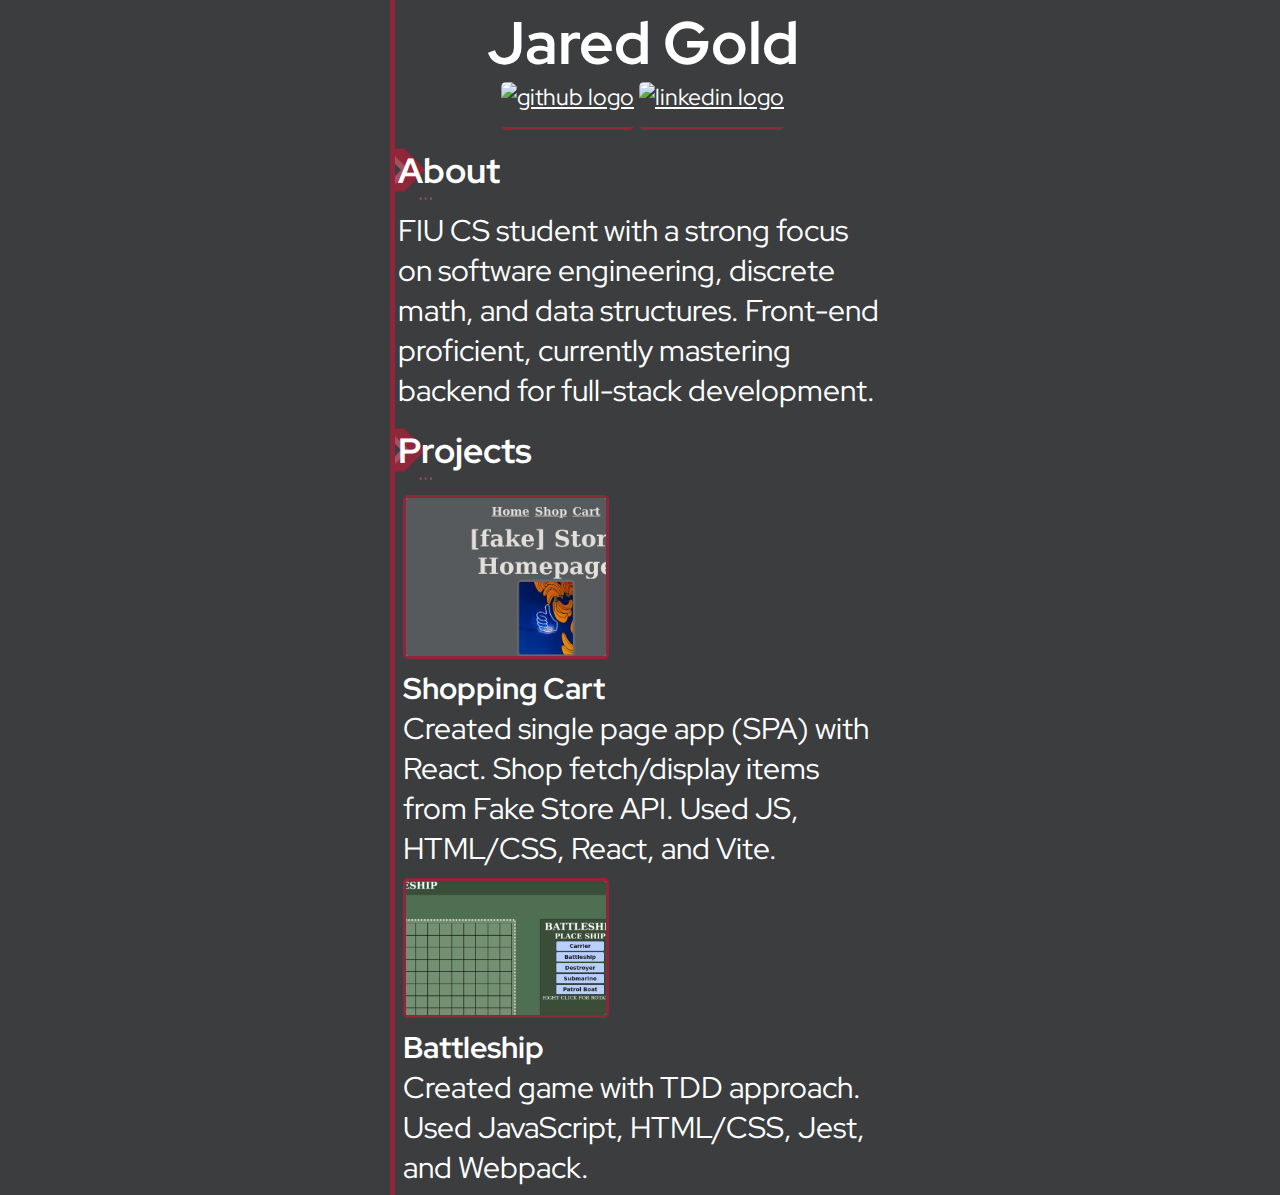
==== index.html @ dcd3e9f4 "upload favicon icon, remove skill section" ====
<!DOCTYPE html>
<html lang="en">
  <head>
    <meta charset="UTF-8" />
    <meta name="viewport" content="width=device-width, initial-scale=1.0" />
    <link
      rel="stylesheet"
      type="text/css"
      href="http://fonts.googleapis.com/css?family=Red+Hat+Display"
    />
    <link rel="stylesheet" href="style.css" />
    <link
      rel="stylesheet"
      href="https://cdn.jsdelivr.net/gh/devicons/devicon@v2.15.1/devicon.min.css"
    />
    <link type="image/png" sizes="96x96" rel="icon" href="images/board.pdf">
    <title>Jared Gold</title>
  </head>
  <body>
    <div class="container">
      <div class="header-container">
        <h1 id="about">Jared Gold</h1>
        <div class="link-container">
          <div class="link-box">
            <a href="http://www.github.com/goldjared">
              <img
                class="icon"
                src="https://cdn.jsdelivr.net/gh/devicons/devicon/icons/github/github-original.svg"
                alt="github logo"
              />
              </a
            >
          </div>

          <div class="link-box">
            <a href="http://www.linkedin.com/in/goldjared">
              <img
                class="icon"
                src="https://cdn.jsdelivr.net/gh/devicons/devicon/icons/linkedin/linkedin-original.svg"
                alt="linkedin logo"
              />
              </a
            >
          </div>
        </div>
      </div>
      <div class="header-img-wrapper">
        <img src="/images/right-arrow.png" alt="" srcset="" width="60rem">
        <h3>About</h3>
      </div>
<p>FIU CS student with a strong focus on software engineering, 
  discrete math, and data structures. Front-end proficient, currently mastering backend 
  for full-stack development.</p>
      <div class="header-img-wrapper">
        <img src="/images/right-arrow.png" alt="" srcset="" width="60rem">
        <h3>Projects</h3>
      </div>
      <div class="skill-box">
      <div class="project-container">
        <a href="https://shopping-cart-ruby-tau.vercel.app/">
          <div class="project-box">
            <img
              class="project"
              src="./images/shopping-cart.png"
              alt=""
              srcset=""
            />
            <h4>Shopping Cart</h4>
            <p>
              Created single page app (SPA) with React. Shop fetch/display items
              from Fake Store API. Used JS, HTML/CSS, React, and Vite.
            </p>
          </div>
        </a>
        <a href="https://goldjared.github.io/battleship/">
          <div class="project-box">
            <img
              class="project"
              src="./images/battleship.png"
              alt=""
              srcset=""
            />
            <h4>Battleship</h4>
            <p>
              Created game with TDD approach. Used JavaScript, HTML/CSS, Jest,
              and Webpack.
            </p>
          </div>
        </a>
        <!-- <div class="project-box">
        <img class="project" src="./images/askelad.jpg" alt="" srcset="">
        <p>Lorem ipsum dolor sit amet consectetur adipisicing elit. Mollitia nam nostrum impedit aliquam, repudiandae ullam molestiae, odio quo </p>
      </div> -->
      </div>
    </div>
  </body>
</html>
---- style.css ----
* {
  margin: 0;
  padding: 0;
  font-family: "Red Hat Display", serif;
}

:root {
  background-color: #3b3d3e;
  color: rgb(255, 255, 255);
  font-size: 30px;
}

nav {
  background-color: #292a2b;
  color: white;
  text-align: center;
  min-width: 100vw;
  padding: 10px;
}

a {
  color: white;
  text-decoration: none;
}

body {
  display: flex;
  flex-direction: column;
  justify-content: center;
  align-items: center;
  /* padding-left: 5px;
  padding-right: 5px; */
}

.container {
  /* max-width: 500px; */
  width: 100%;
  overflow-x: hidden;
  padding: 3px;
  display: flex;
  flex-direction: column;
  gap: 10px;
  border-left: solid rgb(144, 38, 57) 5px;
  box-sizing: border-box;
}

@media only screen and (min-width: 500px) {
  /* For desktop: */
 .container {max-width: 500px;}
}

.header-container {
  display: flex;
  flex-direction: column;
}

h1 {
  align-items: center;
  text-align: center;
}

.link-container {
  display: flex;
  align-items: center;
  gap: 5px;
  font-size: 0.75rem;
  justify-content: center;
}

.header-img-wrapper {
  display: flex;
  /* gap: 10px; */
  align-items: center;
  position: relative;
  right: 25px;
}

.link-box > a {
  display: flex;
  flex-direction: row;
  text-decoration: underline;
}
img.icon {
  max-height: 50px;
  min-height: 45px;
  width: auto;
  border-bottom: solid rgb(144, 38, 57);
  border-radius: 5px;
}

img.icon:hover {
  background-color: #6e7274;
  border-radius: 5px;
}

h1,
h2,
h3 {
  color: rgb(255, 255, 255);
  position: relative;
}

h3 {
  right: 35px;
}

/* .skill-box > h4 {
  position: relative;
  right: 5px;
} */

.project {
  max-width: 200px;
  /* max-height: 125px; */
  background-color: pink;
  border: solid rgb(144, 38, 57) 3px;
  border-radius: 5px;
}

/* .project-container {
  display: flex;
  gap: 10px;
} */

.project-box {
  padding: 5px;
}

.project-box:hover {
  background-color: #6e7274;
}
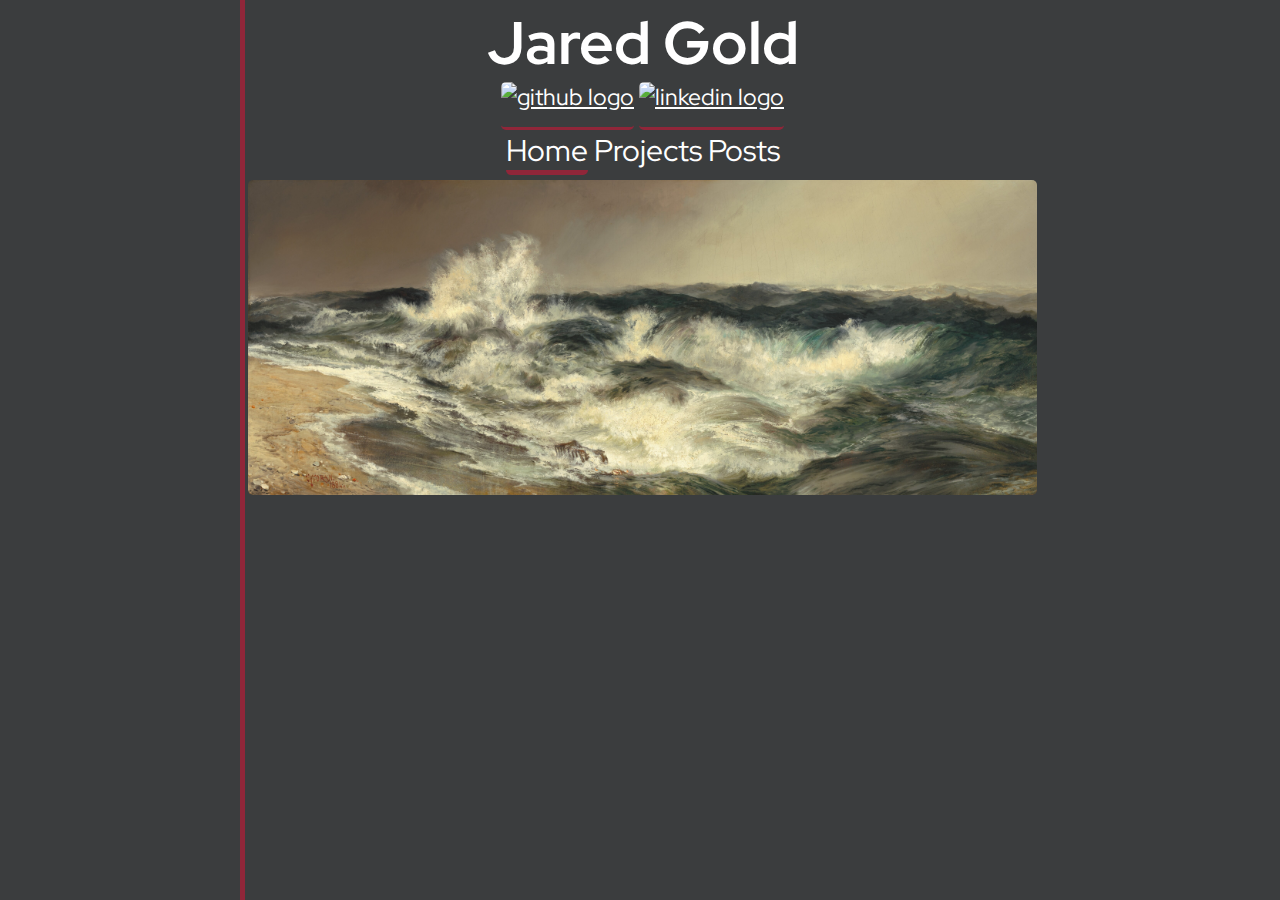
==== commit 5fdf8cd0: "update index with art img" ====
--- a/index.html
+++ b/index.html
@@ -8,90 +8,22 @@
       type="text/css"
       href="http://fonts.googleapis.com/css?family=Red+Hat+Display"
     />
-    <link rel="stylesheet" href="style.css" />
+    <script src="/src/components/header.js" type="text/javascript" defer></script>
+    <script src="/src/main.js" defer></script>
+    <link rel="stylesheet" href="/src/style.css" />
     <link
       rel="stylesheet"
       href="https://cdn.jsdelivr.net/gh/devicons/devicon@v2.15.1/devicon.min.css"
     />
-    <link type="image/png" sizes="96x96" rel="icon" href="images/board.pdf">
+    <link type="image/png" sizes="96x96" rel="icon" href="/src/images/board.pdf">
     <title>Jared Gold</title>
   </head>
   <body>
     <div class="container">
-      <div class="header-container">
-        <h1 id="about">Jared Gold</h1>
-        <div class="link-container">
-          <div class="link-box">
-            <a href="http://www.github.com/goldjared">
-              <img
-                class="icon"
-                src="https://cdn.jsdelivr.net/gh/devicons/devicon/icons/github/github-original.svg"
-                alt="github logo"
-              />
-              </a
-            >
-          </div>
-
-          <div class="link-box">
-            <a href="http://www.linkedin.com/in/goldjared">
-              <img
-                class="icon"
-                src="https://cdn.jsdelivr.net/gh/devicons/devicon/icons/linkedin/linkedin-original.svg"
-                alt="linkedin logo"
-              />
-              </a
-            >
-          </div>
-        </div>
-      </div>
-      <div class="header-img-wrapper">
-        <img src="/images/right-arrow.png" alt="" srcset="" width="60rem">
-        <h3>About</h3>
-      </div>
-<p>FIU CS student with a strong focus on software engineering, 
-  discrete math, and data structures. Front-end proficient, currently mastering backend 
-  for full-stack development.</p>
-      <div class="header-img-wrapper">
-        <img src="/images/right-arrow.png" alt="" srcset="" width="60rem">
-        <h3>Projects</h3>
-      </div>
-      <div class="skill-box">
-      <div class="project-container">
-        <a href="https://shopping-cart-ruby-tau.vercel.app/">
-          <div class="project-box">
-            <img
-              class="project"
-              src="./images/shopping-cart.png"
-              alt=""
-              srcset=""
-            />
-            <h4>Shopping Cart</h4>
-            <p>
-              Created single page app (SPA) with React. Shop fetch/display items
-              from Fake Store API. Used JS, HTML/CSS, React, and Vite.
-            </p>
-          </div>
-        </a>
-        <a href="https://goldjared.github.io/battleship/">
-          <div class="project-box">
-            <img
-              class="project"
-              src="./images/battleship.png"
-              alt=""
-              srcset=""
-            />
-            <h4>Battleship</h4>
-            <p>
-              Created game with TDD approach. Used JavaScript, HTML/CSS, Jest,
-              and Webpack.
-            </p>
-          </div>
-        </a>
-        <!-- <div class="project-box">
-        <img class="project" src="./images/askelad.jpg" alt="" srcset="">
-        <p>Lorem ipsum dolor sit amet consectetur adipisicing elit. Mollitia nam nostrum impedit aliquam, repudiandae ullam molestiae, odio quo </p>
-      </div> -->
-      </div>
+    <header-component></header-component>
+    <img class="art" src="/src/images/the_much_resounding_sea_1967.9.1.jpg" alt="">
+    <div class="credit">Courtesy National Gallery of Art, Washington</div>
+    <div class="credit">Thomas Moran | The Much Resounding Sea, 1884</div>
     </div>
   </body>
 </html>
--- a/src/style.css
+++ b/src/style.css
@@ -0,0 +1,151 @@
+* {
+  margin: 0;
+  padding: 0;
+  font-family: "Red Hat Display", serif;
+}
+
+:root {
+  background-color: #3b3d3e;
+  color: rgb(255, 255, 255);
+  font-size: 30px;
+}
+
+html {
+  height: 100%;
+}
+
+nav {
+  background-color: #292a2b;
+  color: white;
+  text-align: center;
+  min-width: 100vw;
+  padding: 10px;
+}
+
+a {
+  color: white;
+  text-decoration: none;
+}
+
+body {
+  display: flex;
+  flex-direction: column;
+  justify-content: center;
+  align-items: center;
+}
+
+.container {
+  /* max-width: 500px; */
+  width: 100%;
+  overflow-x: hidden;
+  padding: 3px;
+  display: flex;
+  flex-direction: column;
+  gap: 10px;
+  box-sizing: border-box;
+  border-left: solid rgb(144, 38, 57) 5px;
+  height: 100vh;
+}
+
+.page-link {
+  border-radius: 5px;
+  text-align: center;
+}
+
+@media only screen and (min-width: 500px) {
+  /* For desktop: */
+ .container {
+  max-width: 800px;
+}
+
+ html {border-left: 0;} 
+}
+
+.header-container {
+  display: flex;
+  flex-direction: column;
+}
+
+h1 {
+  align-items: center;
+  text-align: center;
+}
+
+.link-container {
+  display: flex;
+  align-items: center;
+  gap: 5px;
+  font-size: 0.75rem;
+  justify-content: center;
+}
+
+.header-img-wrapper {
+  display: flex;
+  /* gap: 10px; */
+  align-items: center;
+  position: relative;
+  right: 25px;
+}
+
+.link-box > a {
+  display: flex;
+  flex-direction: row;
+  text-decoration: underline;
+}
+
+img.icon {
+  max-height: 50px;
+  min-height: 45px;
+  width: auto;
+  border-bottom: solid #902639;
+  border-radius: 5px;
+}
+
+img.icon:hover {
+  background-color: #6e7274;
+  border-radius: 5px;
+}
+
+h1,
+h2,
+h3 {
+  color: #ffffff;
+  position: relative;
+}
+
+h3 {
+  right: 35px;
+}
+
+.project {
+  max-width: 200px;
+  /* max-height: 125px; */
+  background-color: pink;
+  /* border: solid rgb(144, 38, 57) 3px; */
+  border-radius: 5px;
+}
+
+.project-box {
+  padding: 5px;
+}
+
+.project-box:hover {
+  background-color: #6e7274;
+}
+
+.post {
+  border-bottom: 1px solid white;
+}
+
+.post-info {
+  border-bottom: 1px solid white;
+}
+
+.credit {
+  font-size: 1%;
+}
+
+.art {
+  /* border: solid rgb(144, 38, 57) 3px; */
+  border-radius: 5px;
+}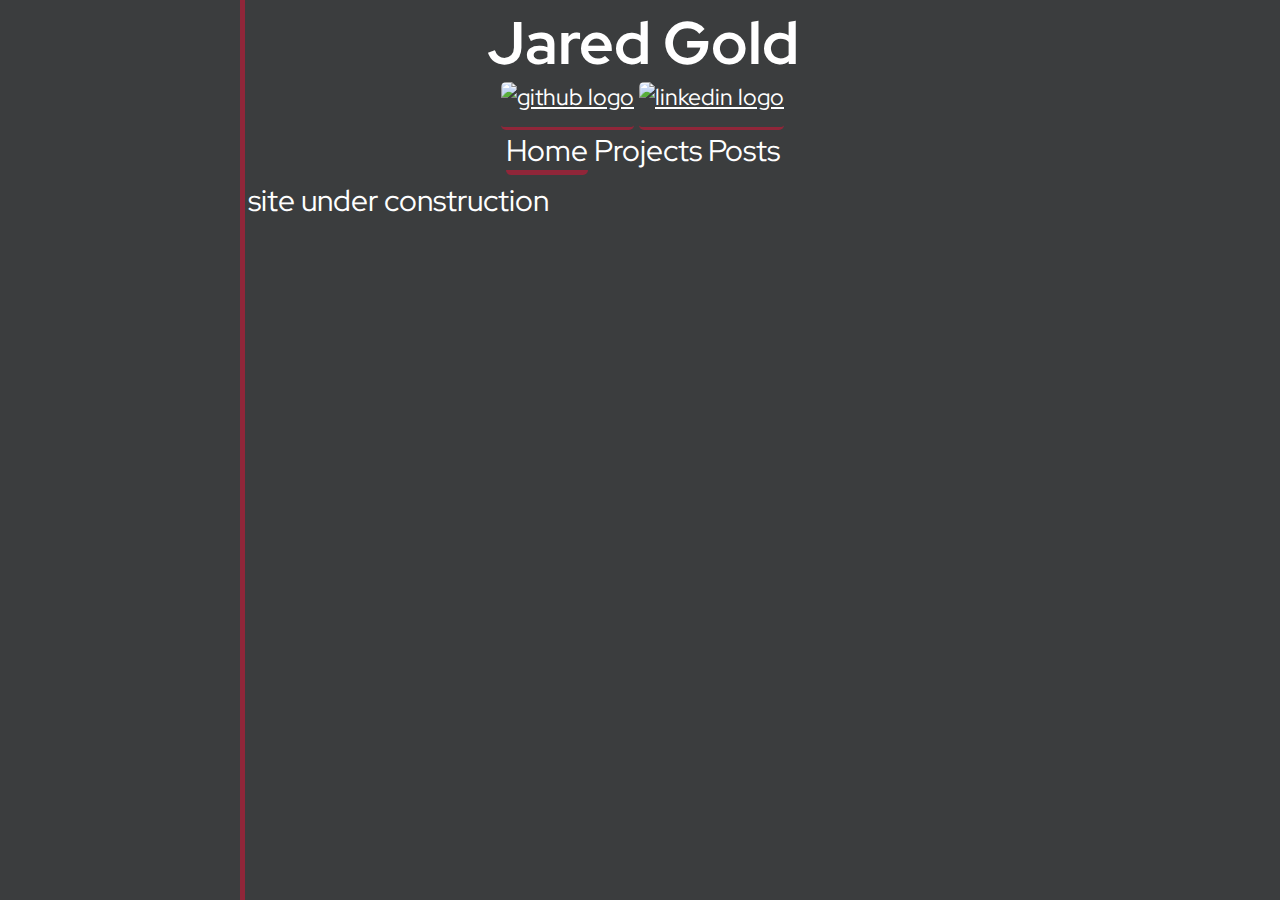
==== commit 8fb4d7f4: "comment wip material, add wip message to home" ====
--- a/index.html
+++ b/index.html
@@ -21,9 +21,10 @@
   <body>
     <div class="container">
     <header-component></header-component>
-    <img class="art" src="/src/images/the_much_resounding_sea_1967.9.1.jpg" alt="">
+    <p>site under construction</p>
+    <!-- <img class="art" src="/src/images/the_much_resounding_sea_1967.9.1.jpg" alt="">
     <div class="credit">Courtesy National Gallery of Art, Washington</div>
     <div class="credit">Thomas Moran | The Much Resounding Sea, 1884</div>
-    </div>
+    </div> -->
   </body>
 </html>
--- a/src/style.css
+++ b/src/style.css
@@ -142,7 +142,7 @@
 }
 
 .credit {
-  font-size: 1%;
+  font-size: xx-small;
 }
 
 .art {
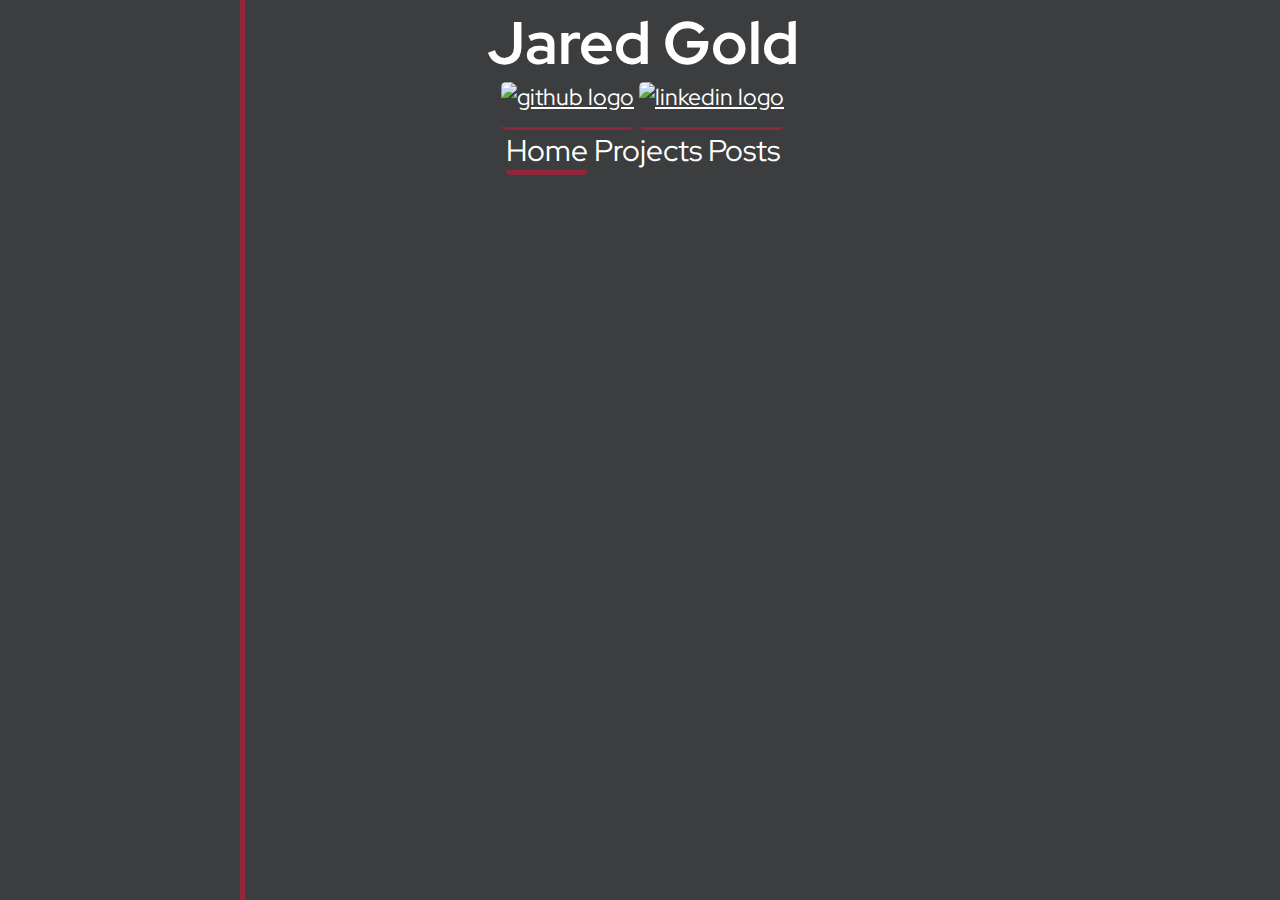
==== commit 8bce70ce: "update html, rmv unused" ====
--- a/index.html
+++ b/index.html
@@ -21,10 +21,6 @@
   <body>
     <div class="container">
     <header-component></header-component>
-    <p>site under construction</p>
-    <!-- <img class="art" src="/src/images/the_much_resounding_sea_1967.9.1.jpg" alt="">
-    <div class="credit">Courtesy National Gallery of Art, Washington</div>
-    <div class="credit">Thomas Moran | The Much Resounding Sea, 1884</div>
-    </div> -->
-  </body>
+
+ </body>
 </html>
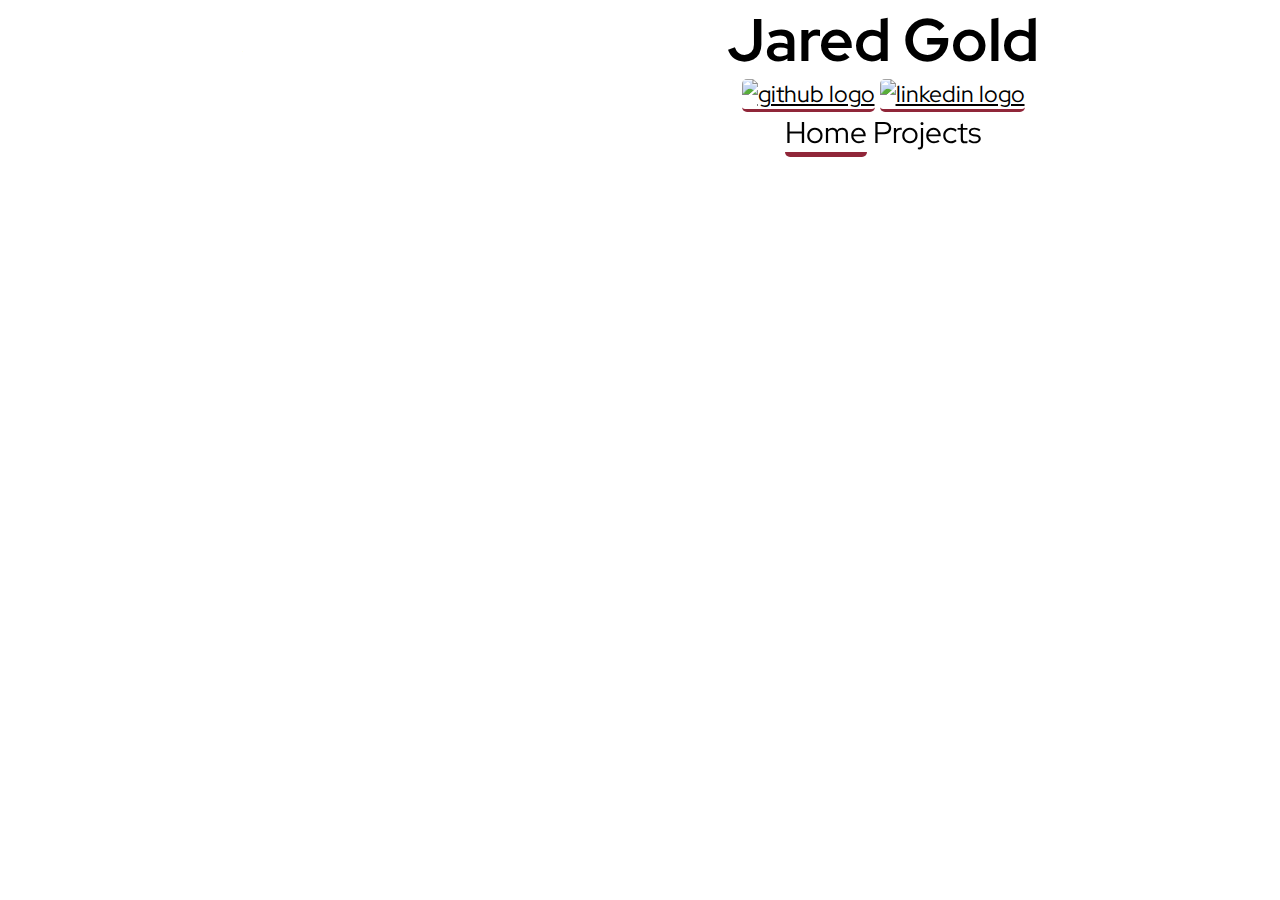
==== commit ce74076a: "add page content" ====
--- a/index.html
+++ b/index.html
@@ -21,6 +21,8 @@
   <body>
     <div class="container">
     <header-component></header-component>
-
+    <div class="content-container">
+      <h5>Hi, I'm Jared.</h5>
+      <p>Software engineer with a background in computer science from <a id="underline" href="https://www.cis.fiu.edu/">FIU's Knight Foundation School of Computing and Information Sciences</a>. Focused on system application development.</p>    </div>
  </body>
 </html>
--- a/src/style.css
+++ b/src/style.css
@@ -1,12 +1,12 @@
 * {
   margin: 0;
   padding: 0;
-  font-family: "Red Hat Display", serif;
+  font-family: 'Red Hat Display', serif;
 }
 
 :root {
-  background-color: #3b3d3e;
-  color: rgb(255, 255, 255);
+  background-color: #ffffff;
+  color: rgb(0, 0, 0);
   font-size: 30px;
 }
 
@@ -14,17 +14,13 @@
   height: 100%;
 }
 
-nav {
-  background-color: #292a2b;
-  color: white;
-  text-align: center;
-  min-width: 100vw;
-  padding: 10px;
+a {
+  color: rgb(0, 0, 0);
+  text-decoration: none;
 }
 
-a {
-  color: white;
-  text-decoration: none;
+p {
+  font-size: large;
 }
 
 body {
@@ -37,13 +33,13 @@
 .container {
   /* max-width: 500px; */
   width: 100%;
-  overflow-x: hidden;
+  /* overflow-x: hidden; */
   padding: 3px;
   display: flex;
   flex-direction: column;
   gap: 10px;
   box-sizing: border-box;
-  border-left: solid rgb(144, 38, 57) 5px;
+  /* border-left: solid rgb(144, 38, 57) 5px; */
   height: 100vh;
 }
 
@@ -54,16 +50,25 @@
 
 @media only screen and (min-width: 500px) {
   /* For desktop: */
- .container {
-  max-width: 800px;
-}
+  .container {
+    max-width: 800px;
+  }
 
- html {border-left: 0;} 
+  html {
+    border-left: 0;
+  }
 }
 
 .header-container {
   display: flex;
   flex-direction: column;
+}
+
+header-component {
+  position: fixed;
+  width: 100%;
+  top: 0;
+  background-color: rgb(255, 255, 255);
 }
 
 h1 {
@@ -94,8 +99,8 @@
 }
 
 img.icon {
-  max-height: 50px;
-  min-height: 45px;
+  max-height: 40px;
+  min-height: 25px;
   width: auto;
   border-bottom: solid #902639;
   border-radius: 5px;
@@ -109,12 +114,23 @@
 h1,
 h2,
 h3 {
-  color: #ffffff;
+  color: #000000;
   position: relative;
 }
 
 h3 {
   right: 35px;
+}
+
+h4 {
+  border-bottom: solid #902639;
+  border-radius: 5px;
+  width: fit-content;
+}
+
+.project-sub {
+  font-size: small;
+  font-style: italic;
 }
 
 .project {
@@ -125,27 +141,14 @@
   border-radius: 5px;
 }
 
+.project-container {
+  padding-top: 25px;
+}
+
 .project-box {
   padding: 5px;
 }
 
 .project-box:hover {
-  background-color: #6e7274;
+  background-color: #fcf1ff;
 }
-
-.post {
-  border-bottom: 1px solid white;
-}
-
-.post-info {
-  border-bottom: 1px solid white;
-}
-
-.credit {
-  font-size: xx-small;
-}
-
-.art {
-  /* border: solid rgb(144, 38, 57) 3px; */
-  border-radius: 5px;
-}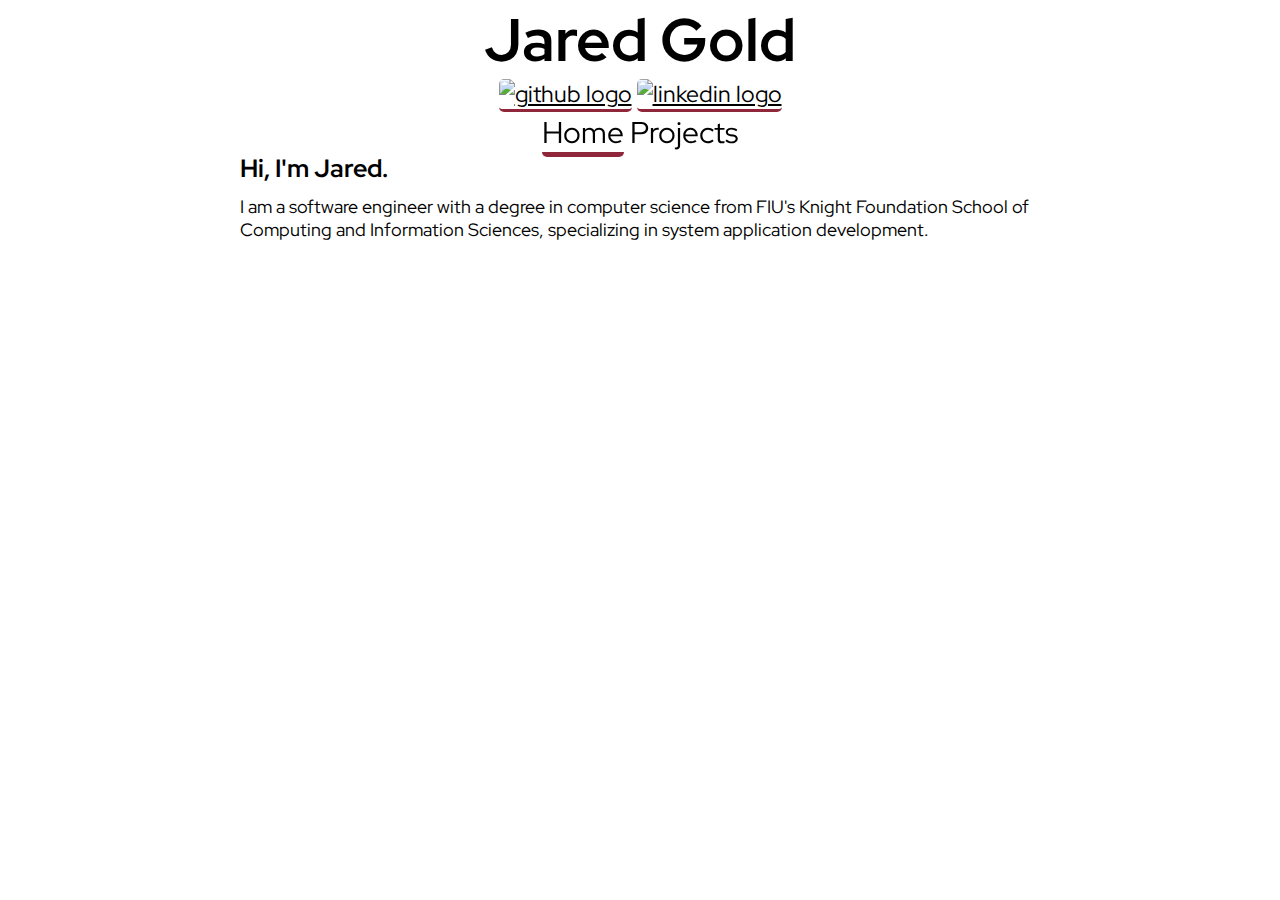
==== commit ccc03cac: "update bio" ====
--- a/index.html
+++ b/index.html
@@ -23,6 +23,6 @@
     <header-component></header-component>
     <div class="content-container">
       <h5>Hi, I'm Jared.</h5>
-      <p>Software engineer with a background in computer science from <a id="underline" href="https://www.cis.fiu.edu/">FIU's Knight Foundation School of Computing and Information Sciences</a>. Focused on system application development.</p>    </div>
+      <p>I am a software engineer with a degree in computer science from FIU's Knight Foundation School of Computing and Information Sciences, specializing in system application development.</p>    </div>
  </body>
 </html>
--- a/src/style.css
+++ b/src/style.css
@@ -19,6 +19,10 @@
   text-decoration: none;
 }
 
+#underline {
+  text-decoration: underline;
+}
+
 p {
   font-size: large;
 }
@@ -32,15 +36,18 @@
 
 .container {
   /* max-width: 500px; */
-  width: 100%;
+  /* width: 100%; */
   /* overflow-x: hidden; */
-  padding: 3px;
+  /* padding: 3px; */
+  /* display: flex; */
+  /* flex-direction: column; */
+  /* gap: 10px; */
+  /* box-sizing: border-box; */
+  /* border-left: solid rgb(144, 38, 57) 5px; */
+  /* height: 100vh; */
   display: flex;
-  flex-direction: column;
-  gap: 10px;
-  box-sizing: border-box;
-  /* border-left: solid rgb(144, 38, 57) 5px; */
-  height: 100vh;
+  justify-content: center;
+  padding: 10px;
 }
 
 .page-link {
@@ -86,7 +93,6 @@
 
 .header-img-wrapper {
   display: flex;
-  /* gap: 10px; */
   align-items: center;
   position: relative;
   right: 25px;
@@ -118,10 +124,6 @@
   position: relative;
 }
 
-h3 {
-  right: 35px;
-}
-
 h4 {
   border-bottom: solid #902639;
   border-radius: 5px;
@@ -135,18 +137,21 @@
 
 .project {
   max-width: 200px;
-  /* max-height: 125px; */
   background-color: pink;
-  /* border: solid rgb(144, 38, 57) 3px; */
   border-radius: 5px;
 }
 
-.project-container {
-  padding-top: 25px;
+.content-container {
+  gap: 10px;
+  padding-top: 10px;
+  display: flex;
+  flex-direction: column;
 }
 
 .project-box {
   padding: 5px;
+  border-radius: 5px;
+  background-color: rgb(255, 217, 173);
 }
 
 .project-box:hover {
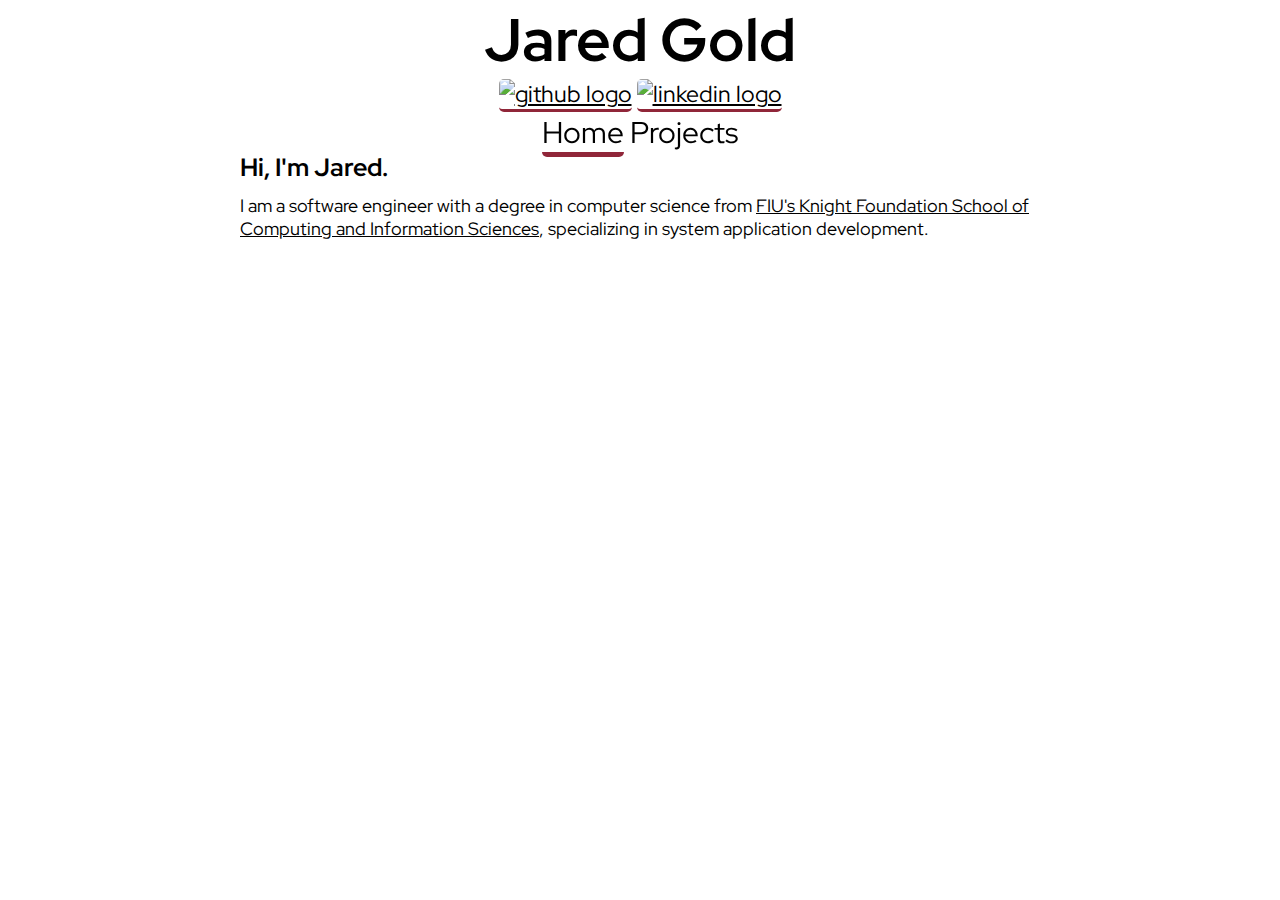
==== commit b66d360c: "update link underline" ====
--- a/index.html
+++ b/index.html
@@ -8,21 +8,39 @@
       type="text/css"
       href="http://fonts.googleapis.com/css?family=Red+Hat+Display"
     />
-    <script src="/src/components/header.js" type="text/javascript" defer></script>
+    <script
+      src="/src/components/header.js"
+      type="text/javascript"
+      defer
+    ></script>
     <script src="/src/main.js" defer></script>
     <link rel="stylesheet" href="/src/style.css" />
     <link
       rel="stylesheet"
       href="https://cdn.jsdelivr.net/gh/devicons/devicon@v2.15.1/devicon.min.css"
     />
-    <link type="image/png" sizes="96x96" rel="icon" href="/src/images/board.pdf">
+    <link
+      type="image/png"
+      sizes="96x96"
+      rel="icon"
+      href="/src/images/board.pdf"
+    />
     <title>Jared Gold</title>
   </head>
   <body>
     <div class="container">
-    <header-component></header-component>
-    <div class="content-container">
-      <h5>Hi, I'm Jared.</h5>
-      <p>I am a software engineer with a degree in computer science from FIU's Knight Foundation School of Computing and Information Sciences, specializing in system application development.</p>    </div>
- </body>
+      <header-component></header-component>
+      <div class="content-container">
+        <h5>Hi, I'm Jared.</h5>
+
+        <p>
+          I am a software engineer with a degree in computer science from
+          <a id="underline" href="https://www.cis.fiu.edu/"
+            >FIU's Knight Foundation School of Computing and Information
+            Sciences</a
+          >, specializing in system application development.
+        </p>
+      </div>
+    </div>
+  </body>
 </html>
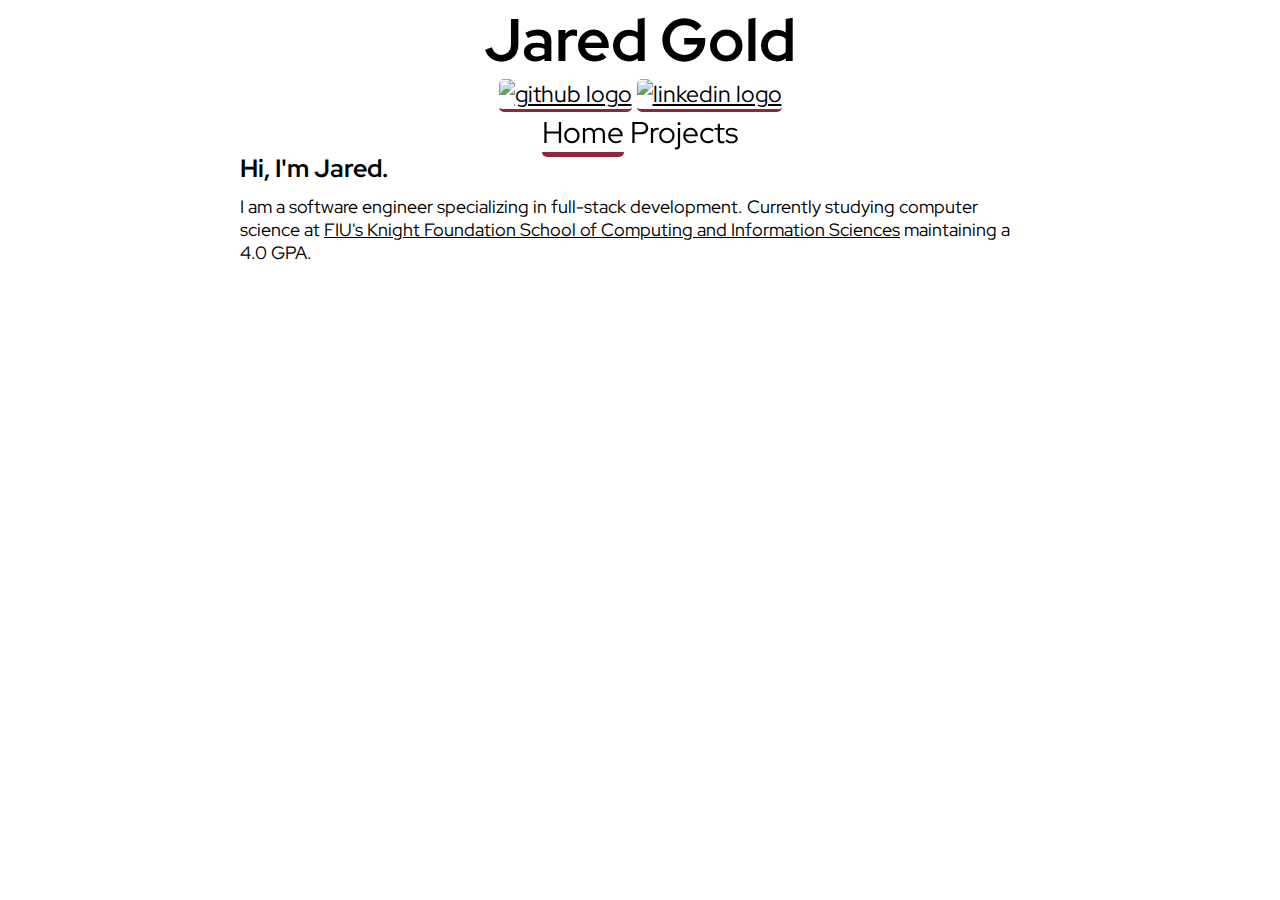
==== commit 06fc7209: "make google font req https, update bio" ====
--- a/index.html
+++ b/index.html
@@ -6,7 +6,7 @@
     <link
       rel="stylesheet"
       type="text/css"
-      href="http://fonts.googleapis.com/css?family=Red+Hat+Display"
+      href="https://fonts.googleapis.com/css?family=Red+Hat+Display"
     />
     <script
       src="/src/components/header.js"
@@ -34,11 +34,13 @@
         <h5>Hi, I'm Jared.</h5>
 
         <p>
-          I am a software engineer with a degree in computer science from
+          I am a software engineer specializing in full-stack development.
+          Currently studying computer science at
           <a id="underline" href="https://www.cis.fiu.edu/"
             >FIU's Knight Foundation School of Computing and Information
             Sciences</a
-          >, specializing in system application development.
+          >
+          maintaining a 4.0 GPA.
         </p>
       </div>
     </div>
